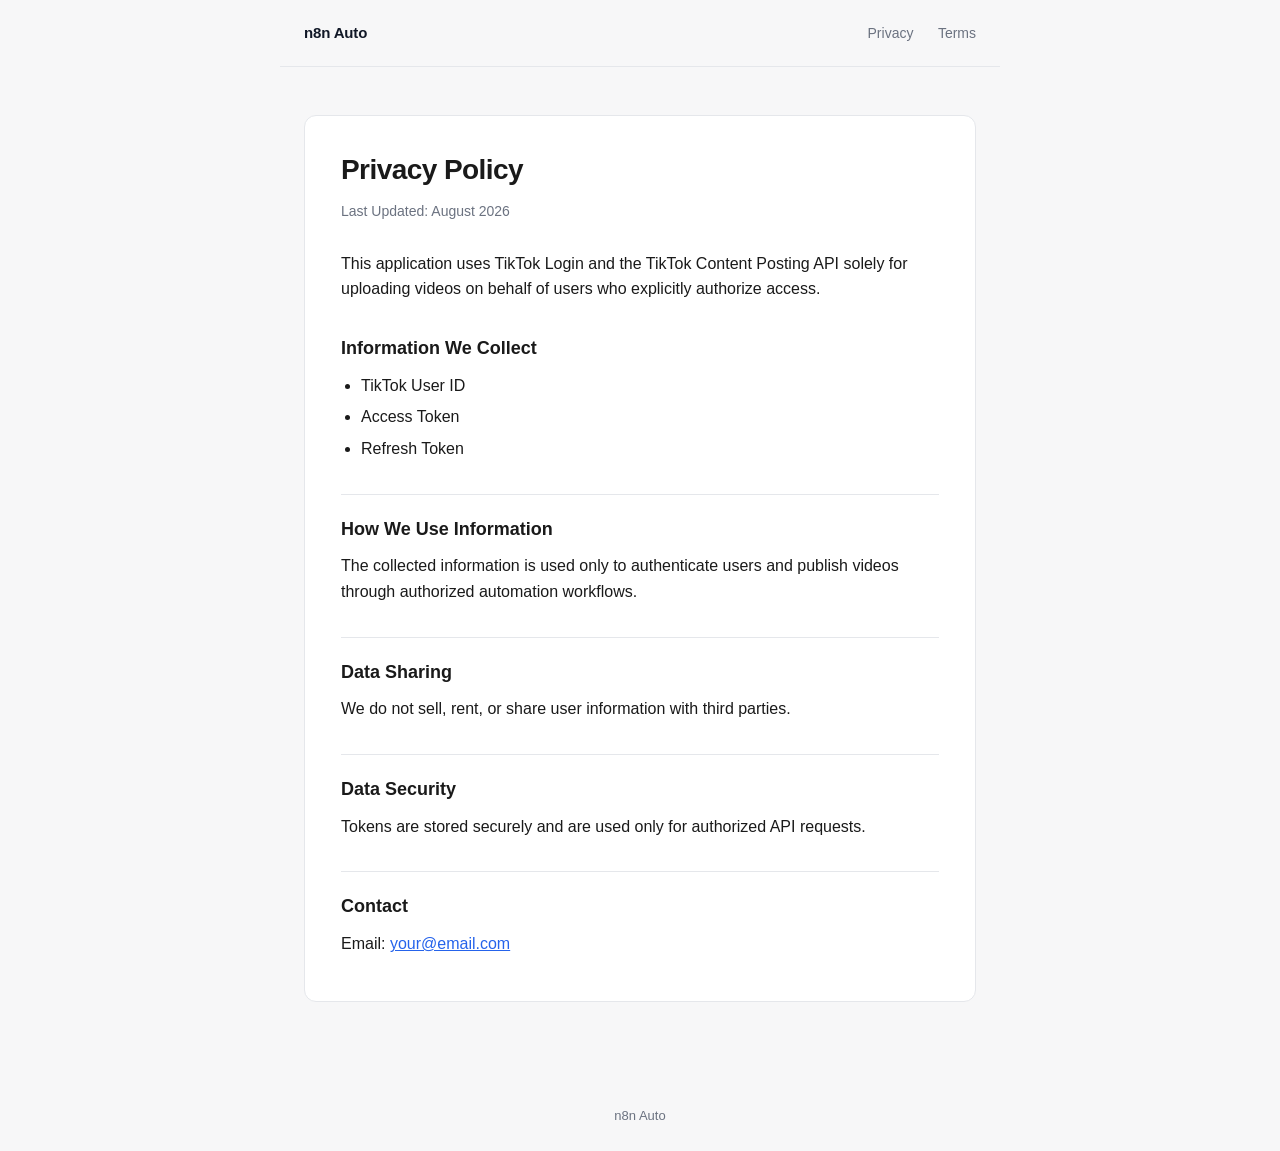
==== privacy.html @ 8edad72a "Initial commit: privacy, terms, landing page Co-Authored-By: Claude Sonnet 5 <noreply@anthropic.com>" ====
<!DOCTYPE html>
<html>
<head>
<meta charset="utf-8">
<meta name="viewport" content="width=device-width, initial-scale=1">
<title>Privacy Policy</title>
<link rel="stylesheet" href="style.css">
</head>
<body>

<header class="site">
  <a class="brand" href="index.html">n8n Auto</a>
  <nav>
    <a href="privacy.html">Privacy</a>
    <a href="terms.html">Terms</a>
  </nav>
</header>

<div class="wrap">
  <div class="card">
    <h1>Privacy Policy</h1>
    <p class="meta">Last Updated: August 2026</p>

    <p>This application uses TikTok Login and the TikTok Content Posting API solely for uploading videos on behalf of users who explicitly authorize access.</p>

    <h2>Information We Collect</h2>
    <ul>
      <li>TikTok User ID</li>
      <li>Access Token</li>
      <li>Refresh Token</li>
    </ul>

    <h2>How We Use Information</h2>
    <p>The collected information is used only to authenticate users and publish videos through authorized automation workflows.</p>

    <h2>Data Sharing</h2>
    <p>We do not sell, rent, or share user information with third parties.</p>

    <h2>Data Security</h2>
    <p>Tokens are stored securely and are used only for authorized API requests.</p>

    <h2>Contact</h2>
    <p>Email: <a href="mailto:your@email.com">your@email.com</a></p>
  </div>
</div>

<footer class="site">n8n Auto</footer>

</body>
</html>
---- style.css ----
:root {
  --bg: #f7f7f8;
  --card: #ffffff;
  --text: #1a1a1a;
  --muted: #6b7280;
  --border: #e5e7eb;
  --accent: #111827;
  --link: #2563eb;
}

@media (prefers-color-scheme: dark) {
  :root {
    --bg: #111214;
    --card: #1a1b1e;
    --text: #f2f2f3;
    --muted: #9ca3af;
    --border: #2b2d31;
    --accent: #f2f2f3;
    --link: #60a5fa;
  }
}

* {
  box-sizing: border-box;
}

body {
  margin: 0;
  padding: 0;
  background: var(--bg);
  color: var(--text);
  font-family: -apple-system, BlinkMacSystemFont, "Segoe UI", Roboto, Helvetica, Arial, sans-serif;
  line-height: 1.6;
}

.wrap {
  max-width: 720px;
  margin: 0 auto;
  padding: 48px 24px 80px;
}

header.site {
  display: flex;
  align-items: center;
  justify-content: space-between;
  max-width: 720px;
  margin: 0 auto;
  padding: 20px 24px;
  border-bottom: 1px solid var(--border);
}

header.site .brand {
  font-weight: 700;
  font-size: 15px;
  color: var(--accent);
  text-decoration: none;
  letter-spacing: -0.01em;
}

header.site nav a {
  color: var(--muted);
  text-decoration: none;
  font-size: 14px;
  margin-left: 20px;
}

header.site nav a:hover {
  color: var(--link);
}

.card {
  background: var(--card);
  border: 1px solid var(--border);
  border-radius: 12px;
  padding: 32px 36px;
}

h1 {
  font-size: 28px;
  font-weight: 700;
  letter-spacing: -0.02em;
  margin: 0 0 8px;
}

h2 {
  font-size: 18px;
  font-weight: 600;
  margin: 32px 0 10px;
  padding-top: 20px;
  border-top: 1px solid var(--border);
}

h2:first-of-type {
  border-top: none;
  padding-top: 0;
}

p {
  color: var(--text);
  margin: 0 0 12px;
}

.meta {
  color: var(--muted);
  font-size: 14px;
  margin-bottom: 28px;
}

ul {
  margin: 0 0 12px;
  padding-left: 20px;
}

li {
  margin-bottom: 6px;
}

a {
  color: var(--link);
}

.links {
  list-style: none;
  padding: 0;
  display: grid;
  gap: 10px;
  margin: 0 0 12px;
}

.links li {
  margin: 0;
}

.links a {
  display: block;
  padding: 14px 16px;
  border: 1px solid var(--border);
  border-radius: 8px;
  text-decoration: none;
  font-weight: 500;
  color: var(--text);
  transition: border-color 0.15s ease, background 0.15s ease;
}

.links a:hover {
  border-color: var(--link);
  background: color-mix(in srgb, var(--link) 6%, transparent);
}

.tagline {
  color: var(--muted);
  font-size: 16px;
  margin-bottom: 32px;
}

footer.site {
  max-width: 720px;
  margin: 0 auto;
  padding: 24px;
  color: var(--muted);
  font-size: 13px;
  text-align: center;
}

code {
  background: color-mix(in srgb, var(--text) 8%, transparent);
  padding: 2px 6px;
  border-radius: 4px;
  font-size: 0.9em;
}
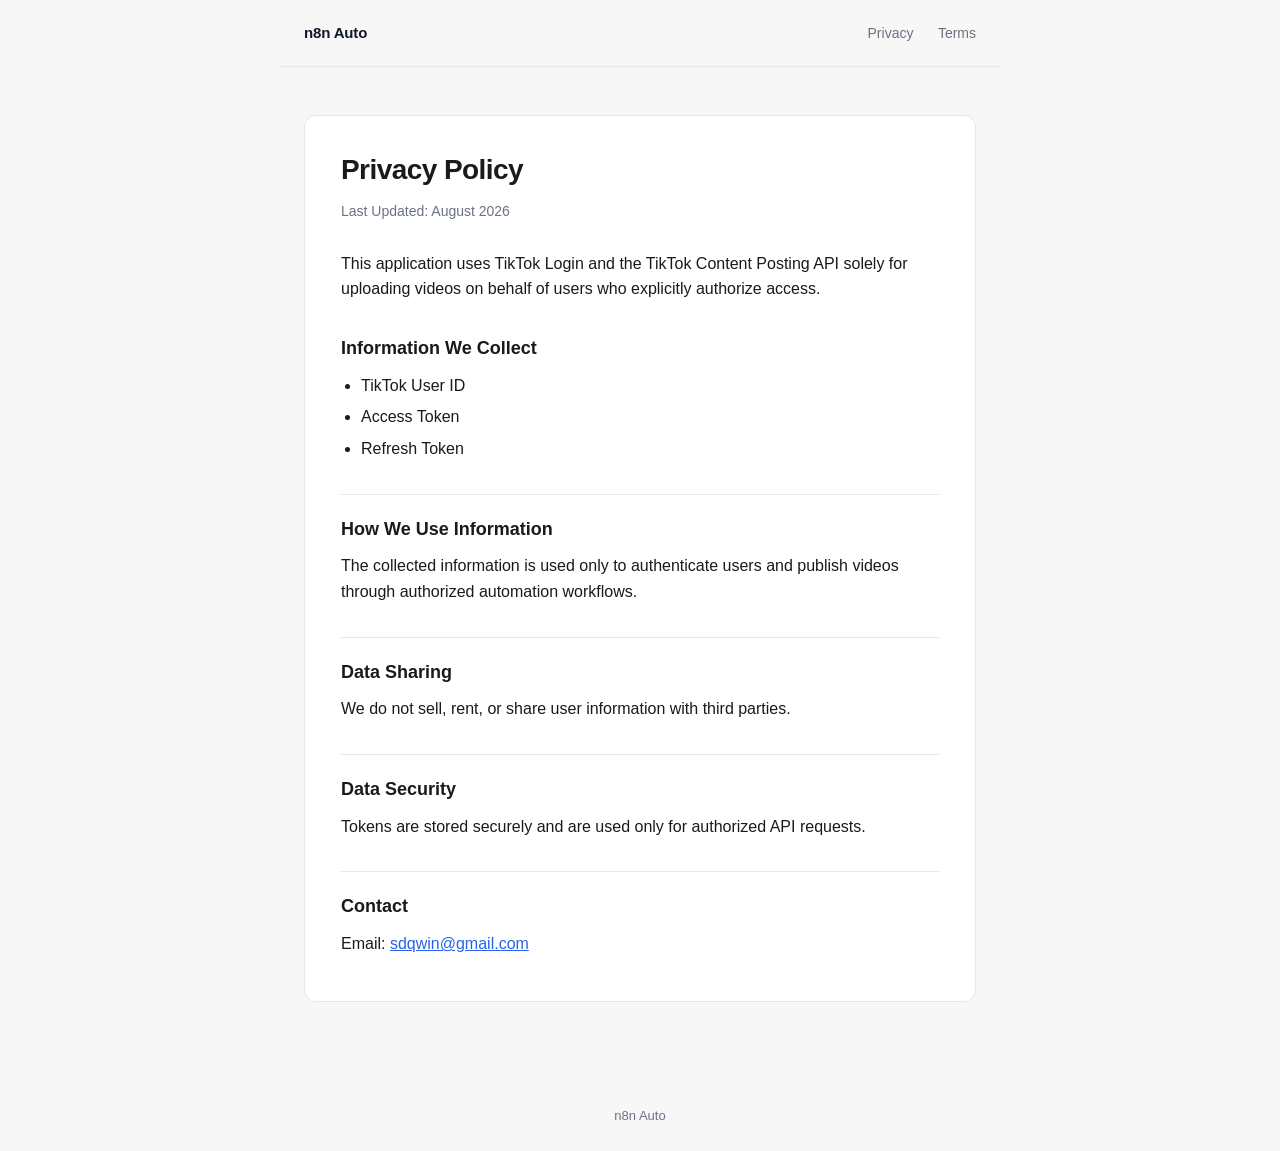
==== commit 9ac676a7: "Update privacy.html" ====
--- a/privacy.html
+++ b/privacy.html
@@ -40,7 +40,7 @@
     <p>Tokens are stored securely and are used only for authorized API requests.</p>
 
     <h2>Contact</h2>
-    <p>Email: <a href="mailto:your@email.com">your@email.com</a></p>
+    <p>Email: <a href="mailto:sdqwin@gmail.com">sdqwin@gmail.com</a></p>
   </div>
 </div>
 
